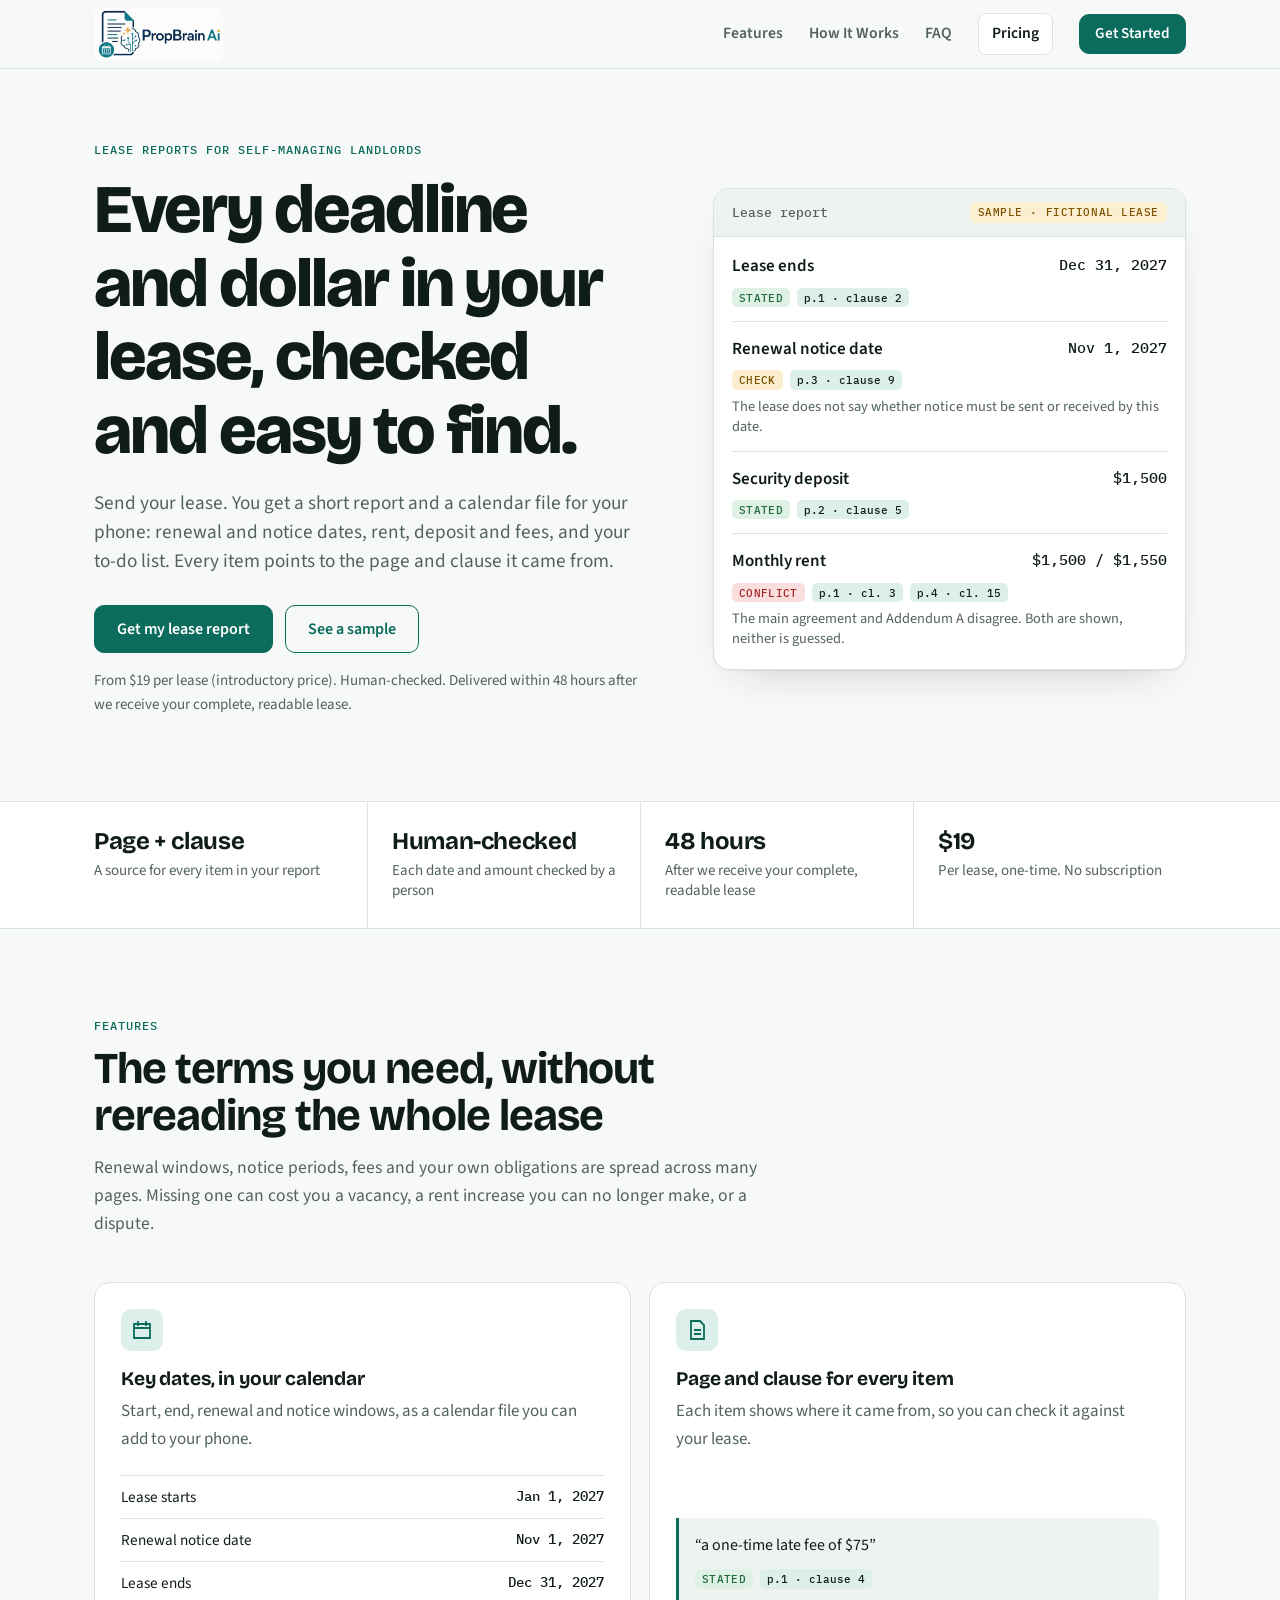
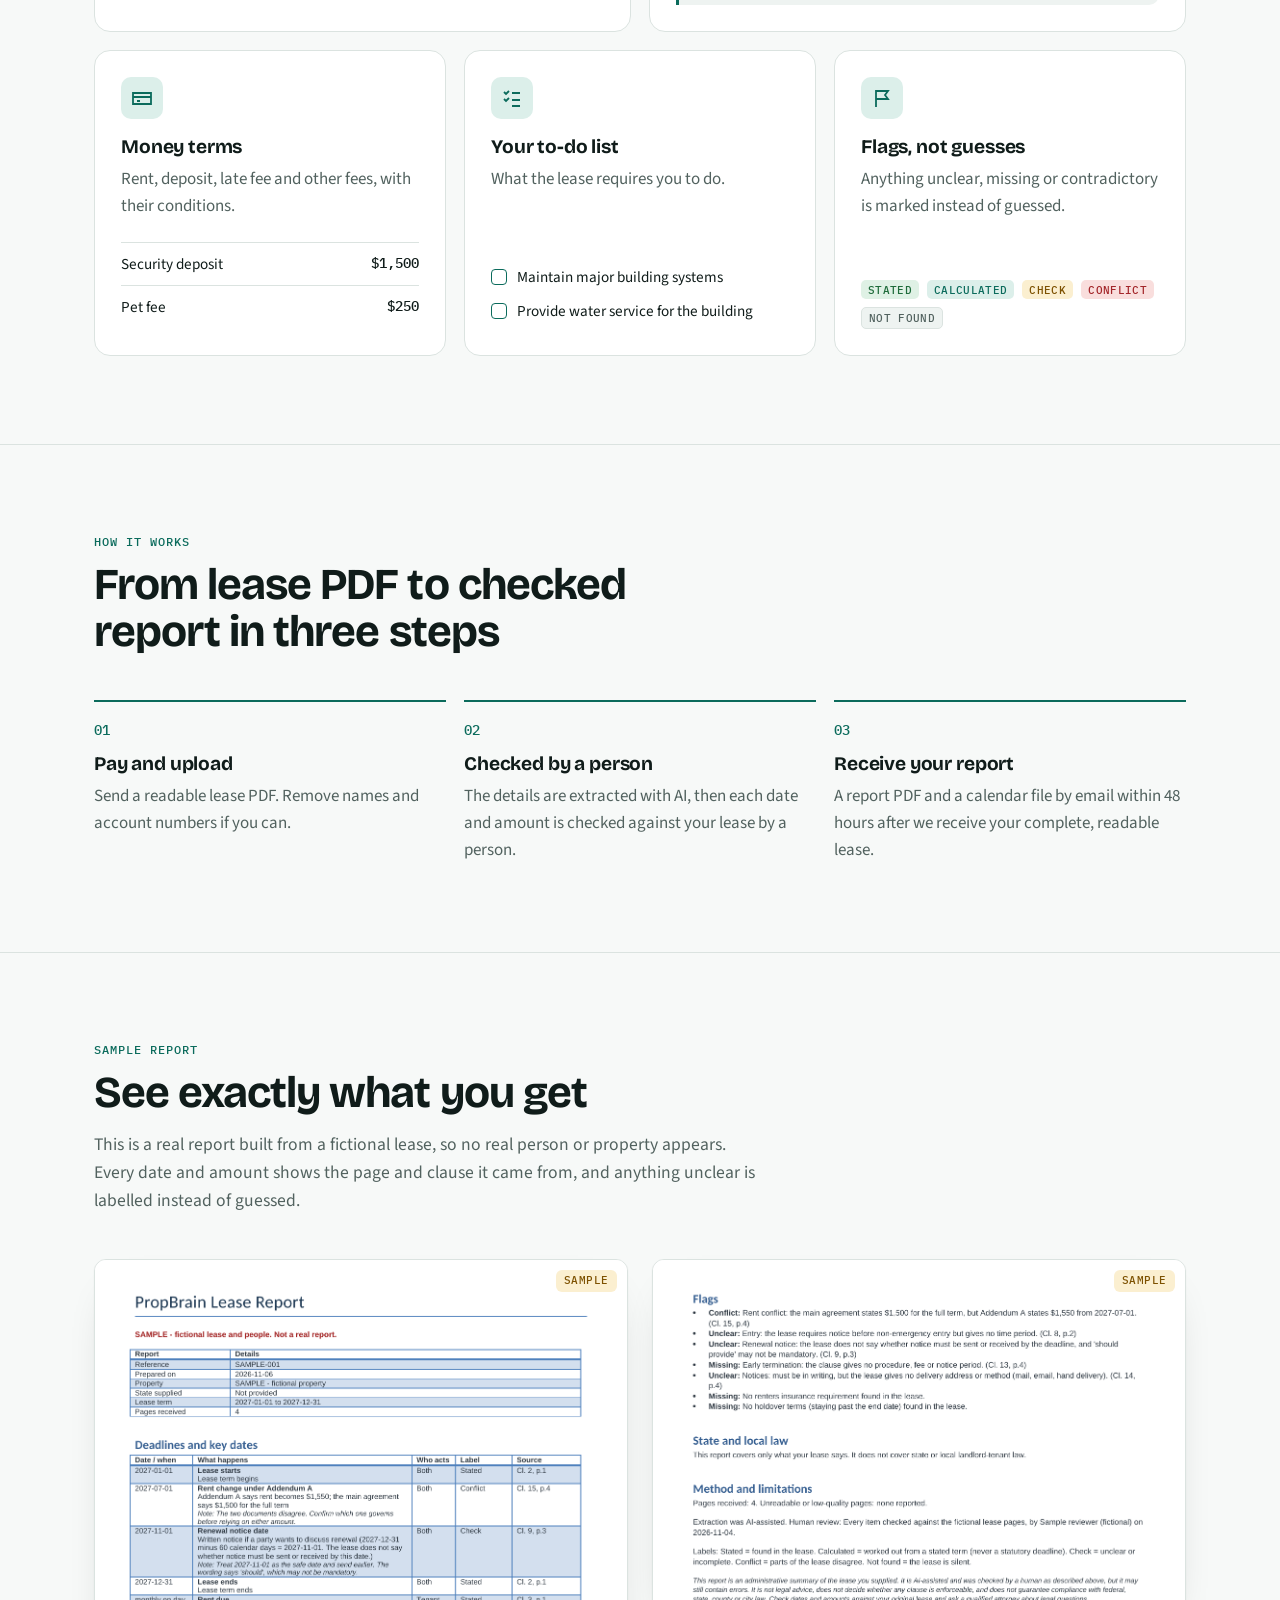
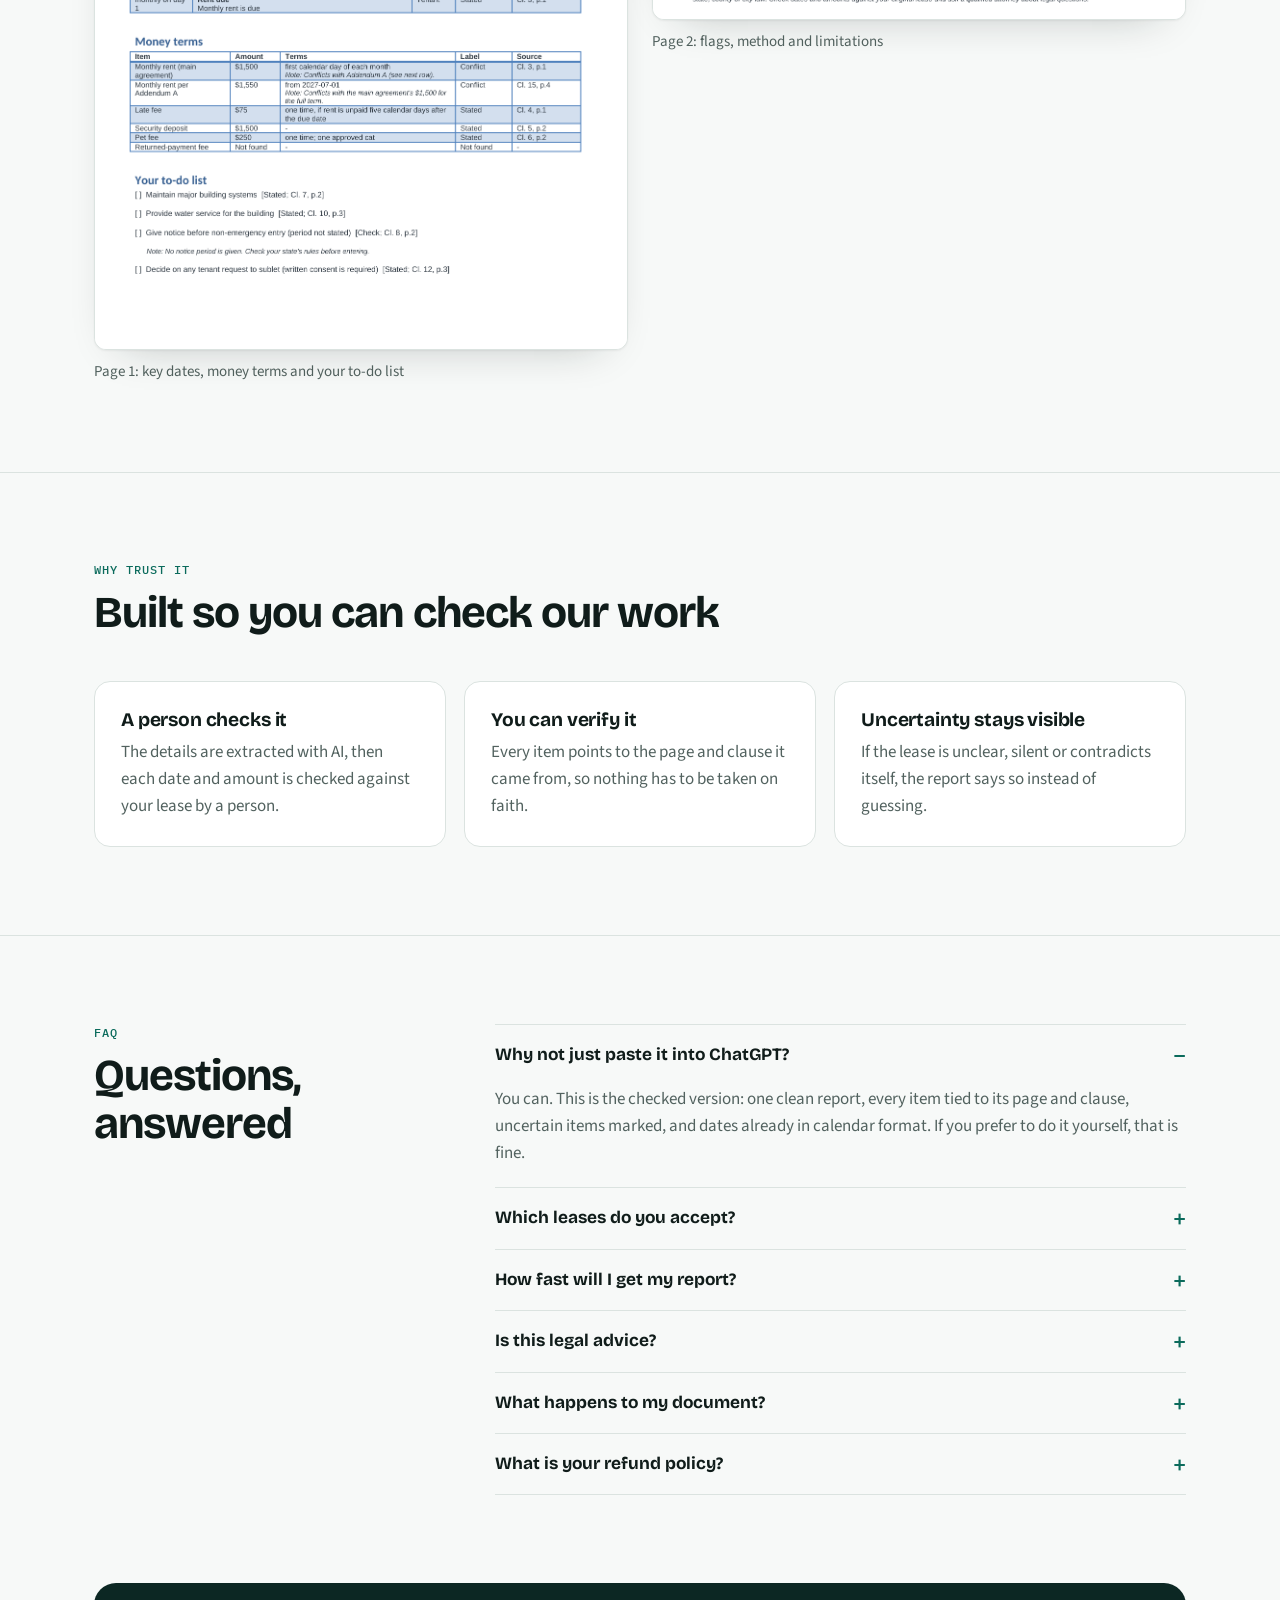
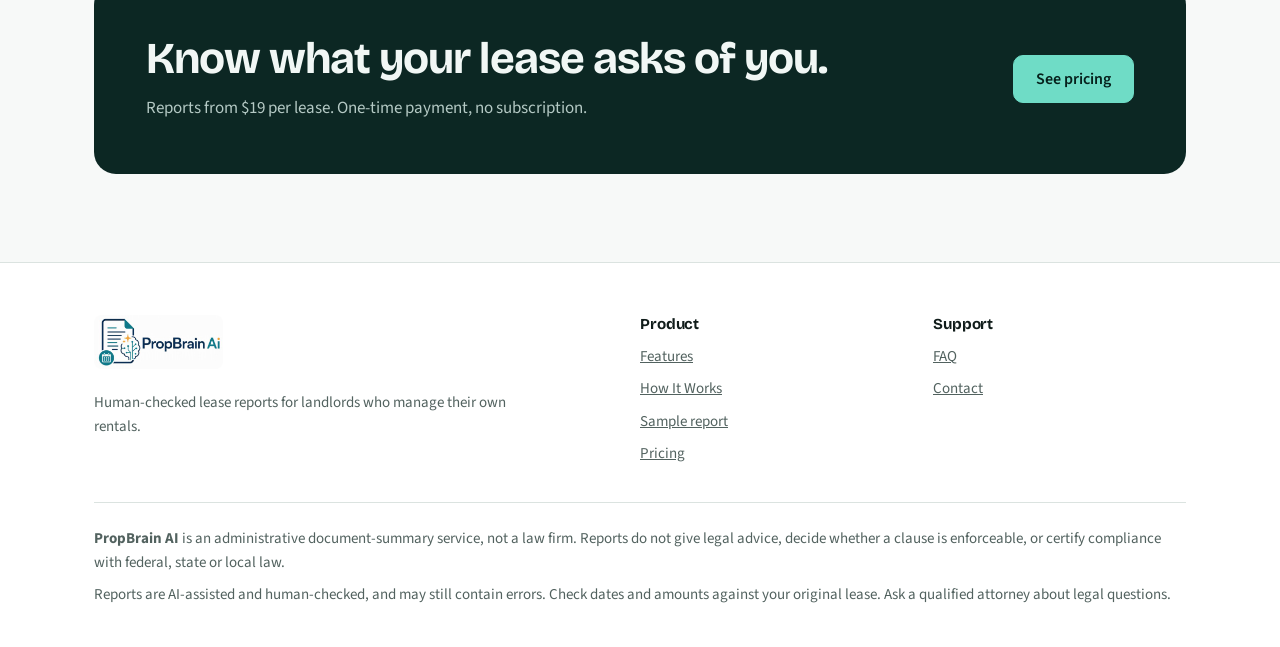
==== index.html @ 1ff733e1 "Add the PropBrain AI static site and README Copies index.html, pricing/, thank-you/, contact/ and as" ====
<!doctype html>
<html lang="en">
<head>
<meta charset="utf-8">
<meta name="viewport" content="width=device-width, initial-scale=1">
<title>PropBrain AI | Human-checked lease reports</title>
<meta name="description" content="Every deadline and dollar in your lease, checked by a person and traced to its page and clause. Lease reports from $19.">
<link rel="icon" type="image/png" href="[data-uri]">
<link rel="preconnect" href="https://fonts.googleapis.com">
<link rel="preconnect" href="https://fonts.gstatic.com" crossorigin>
<link rel="stylesheet" href="https://fonts.googleapis.com/css2?family=Bricolage+Grotesque:wght@600;700;800&family=Source+Sans+3:wght@400;600&family=IBM+Plex+Mono:wght@400;500&display=swap">
<link rel="stylesheet" href="assets/site.css">
</head>
<body>
<a class="skip" href="#main">Skip to content</a>
<header class="nav">
  <div class="wrap nav-inner">
    <a class="logo" href="./" aria-label="PropBrain AI home"><span class="logo-crop"><img src="assets/propbrain-logo.jpeg" alt="PropBrain AI" width="512" height="512"></span></a>
    <button class="nav-toggle" type="button" aria-label="Menu" aria-expanded="false" aria-controls="nav-links">
      <svg width="20" height="20" viewBox="0 0 20 20" aria-hidden="true"><path d="M2 5h16M2 10h16M2 15h16" stroke="currentColor" stroke-width="2" fill="none"/></svg>
    </button>
    <nav class="nav-links" id="nav-links" aria-label="Main">
      <a href="#features">Features</a>
      <a href="#how-it-works">How It Works</a>
      <a href="#faq">FAQ</a>
      <a class="nav-pricing" href="pricing/">Pricing</a>
      <a class="btn btn-sm" href="pricing/">Get Started</a>
    </nav>
  </div>
</header>

<main id="main">
  <div class="wrap hero">
    <div>
      <span class="eyebrow">Lease reports for self-managing landlords</span>
      <h1>Every deadline and dollar in your lease, checked and easy to find.</h1>
      <p class="lead">Send your lease. You get a short report and a calendar file for your phone: renewal and notice dates, rent, deposit and fees, and your to-do list. Every item points to the page and clause it came from.</p>
      <div class="cta-row">
        <a class="btn" href="pricing/">Get my lease report</a>
        <a class="btn btn-ghost" href="#sample">See a sample</a>
      </div>
      <p class="fine">From $19 per lease (introductory price). Human-checked. Delivered within 48 hours after we receive your complete, readable lease.</p>
    </div>
    <aside class="window" aria-label="Sample report excerpt from a fictional lease">
      <div class="window-bar"><span class="window-title">Lease report</span><span class="pill">SAMPLE &middot; FICTIONAL LEASE</span></div>
      <ul class="rows">
        <li>
          <span class="what">Lease ends</span><span class="val">Dec 31, 2027</span>
          <span class="meta"><span class="st stated">STATED</span><span class="chip">p.1 &middot; clause 2</span></span>
        </li>
        <li>
          <span class="what">Renewal notice date</span><span class="val">Nov 1, 2027</span>
          <span class="meta"><span class="st check">CHECK</span><span class="chip">p.3 &middot; clause 9</span><span class="note">The lease does not say whether notice must be sent or received by this date.</span></span>
        </li>
        <li>
          <span class="what">Security deposit</span><span class="val">$1,500</span>
          <span class="meta"><span class="st stated">STATED</span><span class="chip">p.2 &middot; clause 5</span></span>
        </li>
        <li>
          <span class="what">Monthly rent</span><span class="val">$1,500 / $1,550</span>
          <span class="meta"><span class="st conflict">CONFLICT</span><span class="chip">p.1 &middot; cl. 3</span><span class="chip">p.4 &middot; cl. 15</span><span class="note">The main agreement and Addendum A disagree. Both are shown, neither is guessed.</span></span>
        </li>
      </ul>
    </aside>
  </div>

  <div class="facts-strip">
    <div class="wrap facts-grid">
      <div><b>Page + clause</b><span>A source for every item in your report</span></div>
      <div><b>Human-checked</b><span>Each date and amount checked by a person</span></div>
      <div><b>48 hours</b><span>After we receive your complete, readable lease</span></div>
      <div><b>$19</b><span>Per lease, one-time. No subscription</span></div>
    </div>
  </div>

  <section class="section" id="features" aria-labelledby="features-title">
    <div class="wrap">
      <div class="section-head">
        <span class="eyebrow">Features</span>
        <h2 id="features-title">The terms you need, without rereading the whole lease</h2>
        <p>Renewal windows, notice periods, fees and your own obligations are spread across many pages. Missing one can cost you a vacancy, a rent increase you can no longer make, or a dispute.</p>
      </div>
      <div class="bento">
        <article class="tile tile-3">
          <div>
            <div class="icon"><svg width="22" height="22" viewBox="0 0 22 22" aria-hidden="true"><path d="M3 5h16v14H3zM3 9h16M7 2v5M15 2v5" fill="none" stroke="currentColor" stroke-width="1.8"/></svg></div>
            <h3>Key dates, in your calendar</h3>
            <p>Start, end, renewal and notice windows, as a calendar file you can add to your phone.</p>
          </div>
          <ul class="mini-list tile-visual" aria-label="Example dates from the fictional lease">
            <li><span>Lease starts</span><span>Jan 1, 2027</span></li>
            <li><span>Renewal notice date</span><span>Nov 1, 2027</span></li>
            <li><span>Lease ends</span><span>Dec 31, 2027</span></li>
          </ul>
        </article>
        <article class="tile tile-3">
          <div>
            <div class="icon"><svg width="22" height="22" viewBox="0 0 22 22" aria-hidden="true"><path d="M5 2h9l4 4v14H5zM8 11h7M8 15h7" fill="none" stroke="currentColor" stroke-width="1.8"/></svg></div>
            <h3>Page and clause for every item</h3>
            <p>Each item shows where it came from, so you can check it against your lease.</p>
          </div>
          <div class="quote-card tile-visual">
            <q>a one-time late fee of $75</q>
            <div class="meta"><span class="st stated">STATED</span><span class="chip">p.1 &middot; clause 4</span></div>
          </div>
        </article>
        <article class="tile tile-2">
          <div>
            <div class="icon"><svg width="22" height="22" viewBox="0 0 22 22" aria-hidden="true"><path d="M2 6h18v11H2zM2 10h18M6 14h3" fill="none" stroke="currentColor" stroke-width="1.8"/></svg></div>
            <h3>Money terms</h3>
            <p>Rent, deposit, late fee and other fees, with their conditions.</p>
          </div>
          <ul class="mini-list tile-visual" aria-label="Example amounts from the fictional lease">
            <li><span>Security deposit</span><span>$1,500</span></li>
            <li><span>Pet fee</span><span>$250</span></li>
          </ul>
        </article>
        <article class="tile tile-2">
          <div>
            <div class="icon"><svg width="22" height="22" viewBox="0 0 22 22" aria-hidden="true"><path d="M3 5l2 2 3-3M3 12l2 2 3-3M11 6h8M11 13h8M11 19h8" fill="none" stroke="currentColor" stroke-width="1.8"/></svg></div>
            <h3>Your to-do list</h3>
            <p>What the lease requires you to do.</p>
          </div>
          <ul class="todo tile-visual" aria-label="Example tasks from the fictional lease">
            <li>Maintain major building systems</li>
            <li>Provide water service for the building</li>
          </ul>
        </article>
        <article class="tile tile-2">
          <div>
            <div class="icon"><svg width="22" height="22" viewBox="0 0 22 22" aria-hidden="true"><path d="M5 20V3M5 4h12l-3 4 3 4H5" fill="none" stroke="currentColor" stroke-width="1.8"/></svg></div>
            <h3>Flags, not guesses</h3>
            <p>Anything unclear, missing or contradictory is marked instead of guessed.</p>
          </div>
          <div class="labels tile-visual" aria-label="Report labels">
            <span class="st stated">STATED</span><span class="st calculated">CALCULATED</span><span class="st check">CHECK</span><span class="st conflict">CONFLICT</span><span class="st not-found">NOT FOUND</span>
          </div>
        </article>
      </div>
    </div>
  </section>

  <section class="section" id="how-it-works" aria-labelledby="how-title">
    <div class="wrap">
      <div class="section-head">
        <span class="eyebrow">How it works</span>
        <h2 id="how-title">From lease PDF to checked report in three steps</h2>
      </div>
      <ol class="steps">
        <li><h3>Pay and upload</h3><p>Send a readable lease PDF. Remove names and account numbers if you can.</p></li>
        <li><h3>Checked by a person</h3><p>The details are extracted with AI, then each date and amount is checked against your lease by a person.</p></li>
        <li><h3>Receive your report</h3><p>A report PDF and a calendar file by email within 48 hours after we receive your complete, readable lease.</p></li>
      </ol>
    </div>
  </section>

  <section class="section" id="sample" aria-labelledby="sample-title">
    <div class="wrap">
      <div class="section-head">
        <span class="eyebrow">Sample report</span>
        <h2 id="sample-title">See exactly what you get</h2>
        <p>This is a real report built from a fictional lease, so no real person or property appears. Every date and amount shows the page and clause it came from, and anything unclear is labelled instead of guessed.</p>
      </div>
      <div class="shots">
        <figure>
          <div class="shot"><span class="pill">SAMPLE</span><img alt="Sample report page 1: key dates, money terms and to-do list, each with its page and clause" width="1105" height="1430" loading="lazy" src="[data-uri]"></div>
          <figcaption>Page 1: key dates, money terms and your to-do list</figcaption>
        </figure>
        <figure>
          <div class="shot"><span class="pill">SAMPLE</span><img alt="Sample report page 2: flags for unclear, missing or conflicting terms, then method and limitations" width="1105" height="745" loading="lazy" src="[data-uri]"></div>
          <figcaption>Page 2: flags, method and limitations</figcaption>
        </figure>
      </div>
    </div>
  </section>

  <section class="section" id="trust" aria-labelledby="trust-title">
    <div class="wrap">
      <div class="section-head">
        <span class="eyebrow">Why trust it</span>
        <h2 id="trust-title">Built so you can check our work</h2>
      </div>
      <div class="trust-grid">
        <article class="trust-card"><h3>A person checks it</h3><p>The details are extracted with AI, then each date and amount is checked against your lease by a person.</p></article>
        <article class="trust-card"><h3>You can verify it</h3><p>Every item points to the page and clause it came from, so nothing has to be taken on faith.</p></article>
        <article class="trust-card"><h3>Uncertainty stays visible</h3><p>If the lease is unclear, silent or contradicts itself, the report says so instead of guessing.</p></article>
      </div>
      <div class="metrics" id="metrics" hidden></div>
      <div class="testimonials" id="testimonials" hidden></div>
    </div>
  </section>

  <section class="section" id="faq" aria-labelledby="faq-title">
    <div class="wrap faq-layout">
      <div class="section-head">
        <span class="eyebrow">FAQ</span>
        <h2 id="faq-title">Questions, answered</h2>
      </div>
      <div class="faq">
        <details open>
          <summary>Why not just paste it into ChatGPT?</summary>
          <p>You can. This is the checked version: one clean report, every item tied to its page and clause, uncertain items marked, and dates already in calendar format. If you prefer to do it yourself, that is fine.</p>
        </details>
        <details>
          <summary>Which leases do you accept?</summary>
          <p>English-language US residential leases of up to 30 pages. All contractual summaries are based on the document supplied. State-specific legal analysis is not included.</p>
        </details>
        <details>
          <summary>How fast will I get my report?</summary>
          <p>Receive your human-checked lease report and calendar file within 48 hours after we receive your complete, readable lease.</p>
        </details>
        <details>
          <summary>Is this legal advice?</summary>
          <p>No. PropBrain AI is an administrative document-summary service, not a law firm. Reports do not give legal advice, decide whether a clause is enforceable, or certify compliance with federal, state or local law.</p>
        </details>
        <details>
          <summary>What happens to my document?</summary>
          <p>Before submitting a document, customers will be informed of the AI service used to assist with document processing, the personal information removed before processing, who can access their documents, how long documents are retained, and how deletion requests are handled.</p>
        </details>
        <details>
          <summary>What is your refund policy?</summary>
          <p>You may request a full refund before document processing begins. If PropBrain cannot deliver the agreed report, you will receive a full refund.</p>
        </details>
      </div>
    </div>
  </section>

  <div class="wrap cta-space">
    <div class="cta-band">
      <div>
        <h2>Know what your lease asks of you.</h2>
        <p>Reports from $19 per lease. One-time payment, no subscription.</p>
      </div>
      <a class="btn" href="pricing/">See pricing</a>
    </div>
  </div>
</main>

<footer class="footer">
  <div class="wrap">
    <div class="footer-grid">
      <div class="footer-brand">
        <a class="logo" href="./"><span class="logo-crop"><img src="assets/propbrain-logo.jpeg" alt="PropBrain AI" width="512" height="512"></span></a>
        <p>Human-checked lease reports for landlords who manage their own rentals.</p>
      </div>
      <div>
        <h3>Product</h3>
        <ul>
          <li><a href="#features">Features</a></li>
          <li><a href="#how-it-works">How It Works</a></li>
          <li><a href="#sample">Sample report</a></li>
          <li><a href="pricing/">Pricing</a></li>
        </ul>
      </div>
      <div>
        <h3>Support</h3>
        <ul>
          <li><a href="#faq">FAQ</a></li>
          <li><a href="contact/">Contact</a></li>
        </ul>
      </div>
    </div>
    <div class="footer-legal">
      <p><b>PropBrain AI</b> is an administrative document-summary service, not a law firm. Reports do not give legal advice, decide whether a clause is enforceable, or certify compliance with federal, state or local law.</p>
      <p>Reports are AI-assisted and human-checked, and may still contain errors. Check dates and amounts against your original lease. Ask a qualified attorney about legal questions.</p>
    </div>
  </div>
</footer>
<script src="assets/site.js"></script>
</body>
</html>
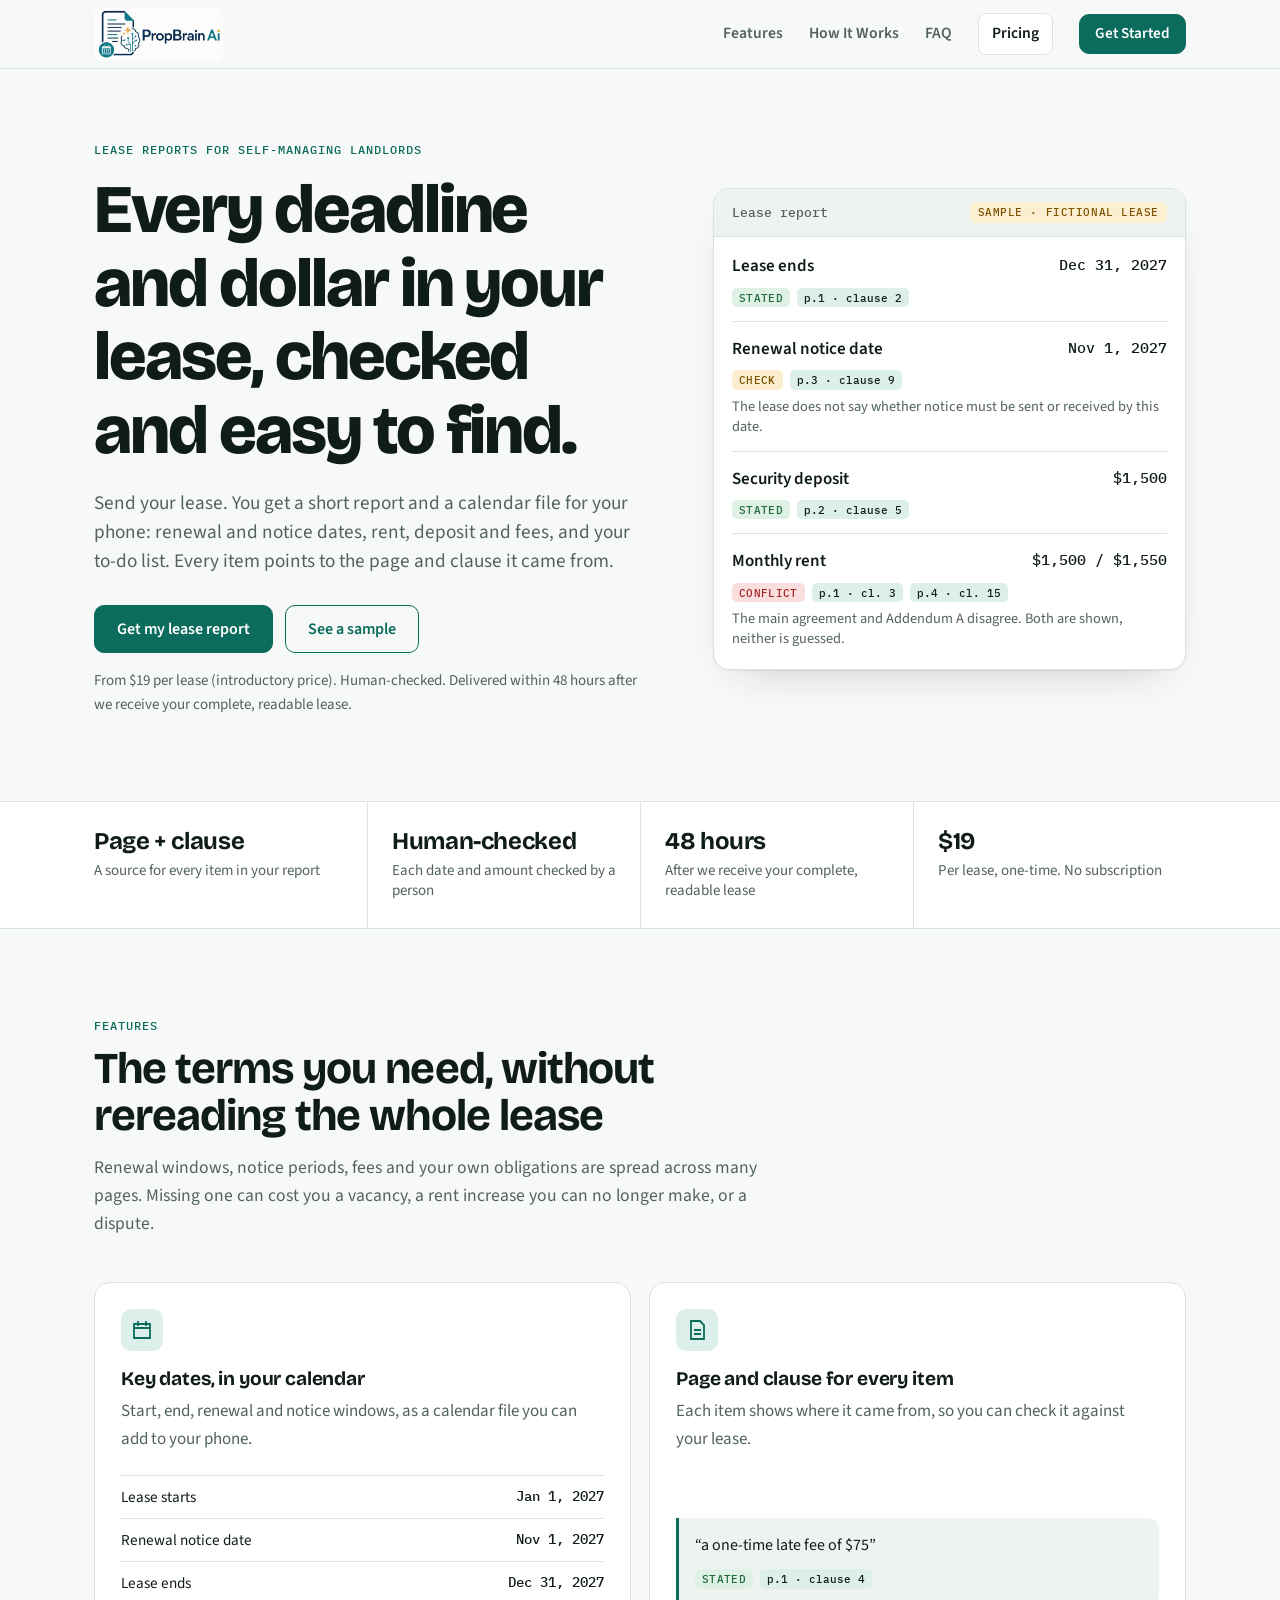
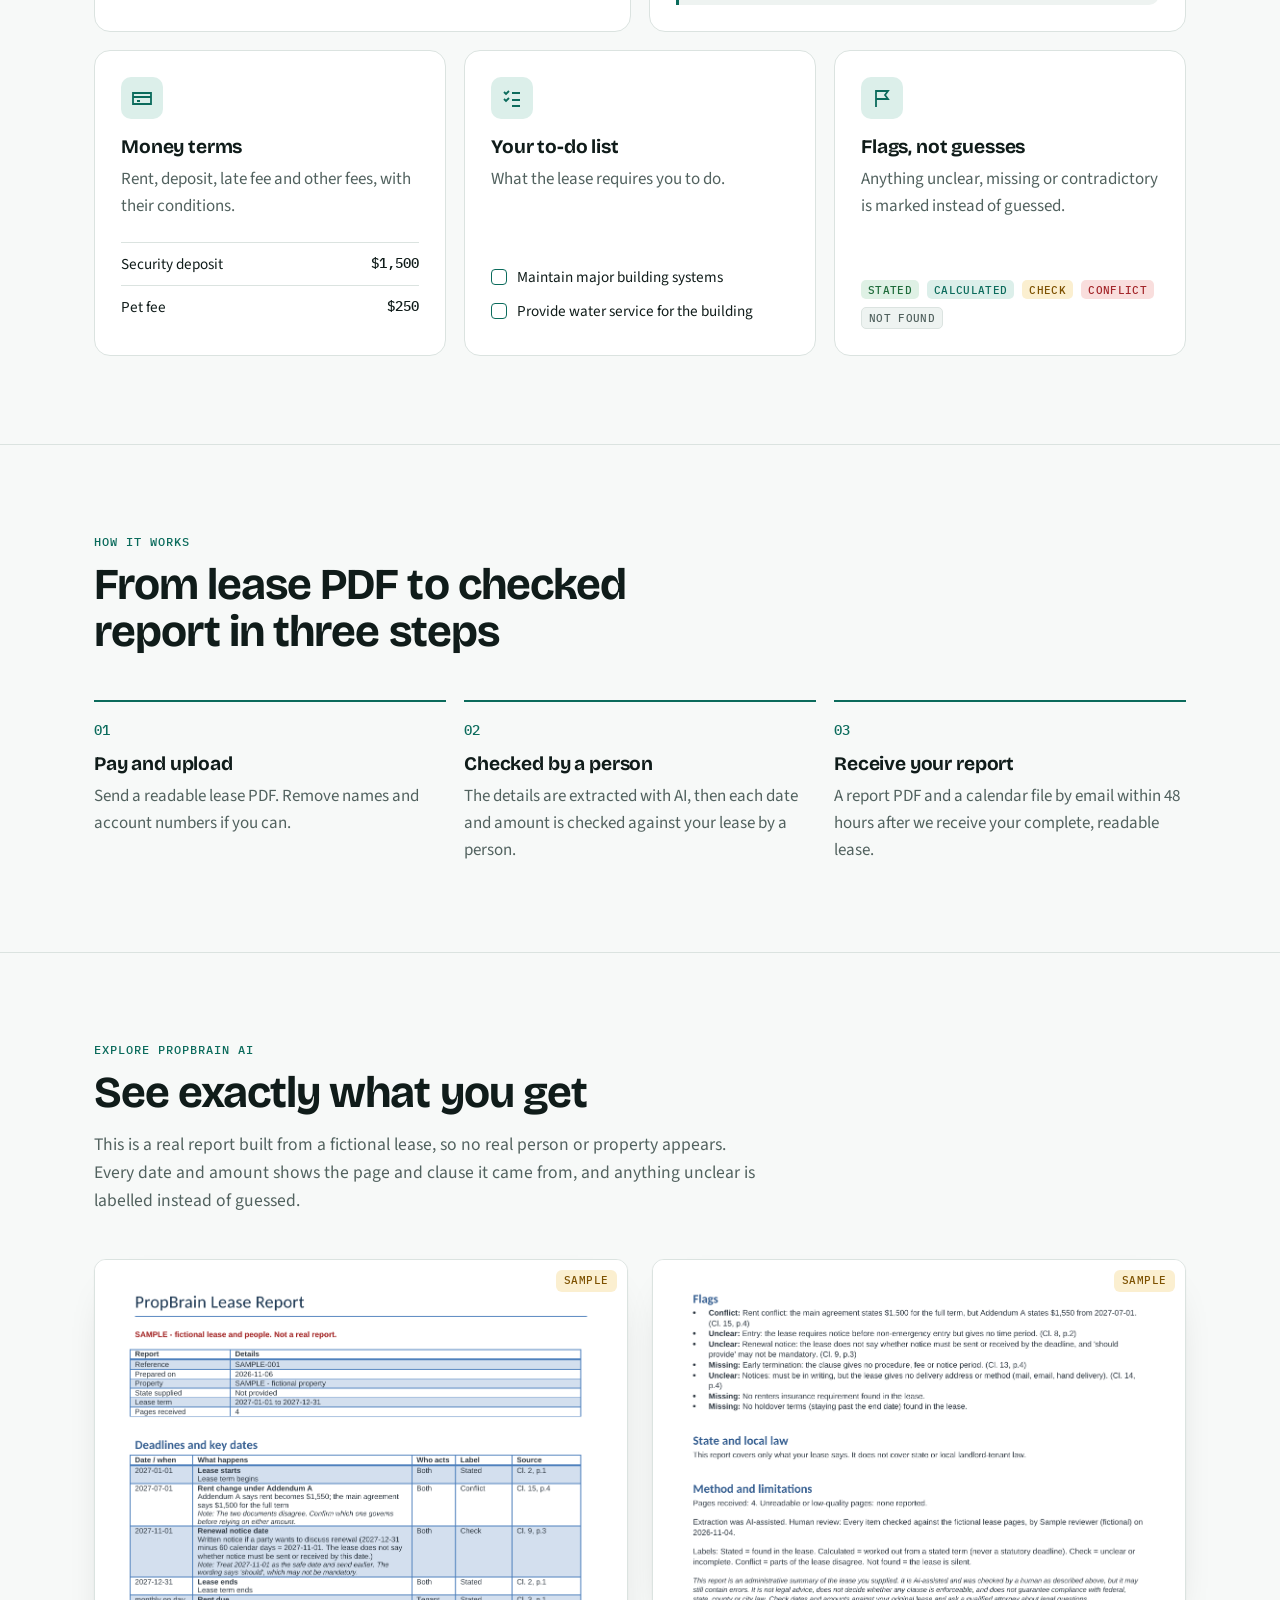
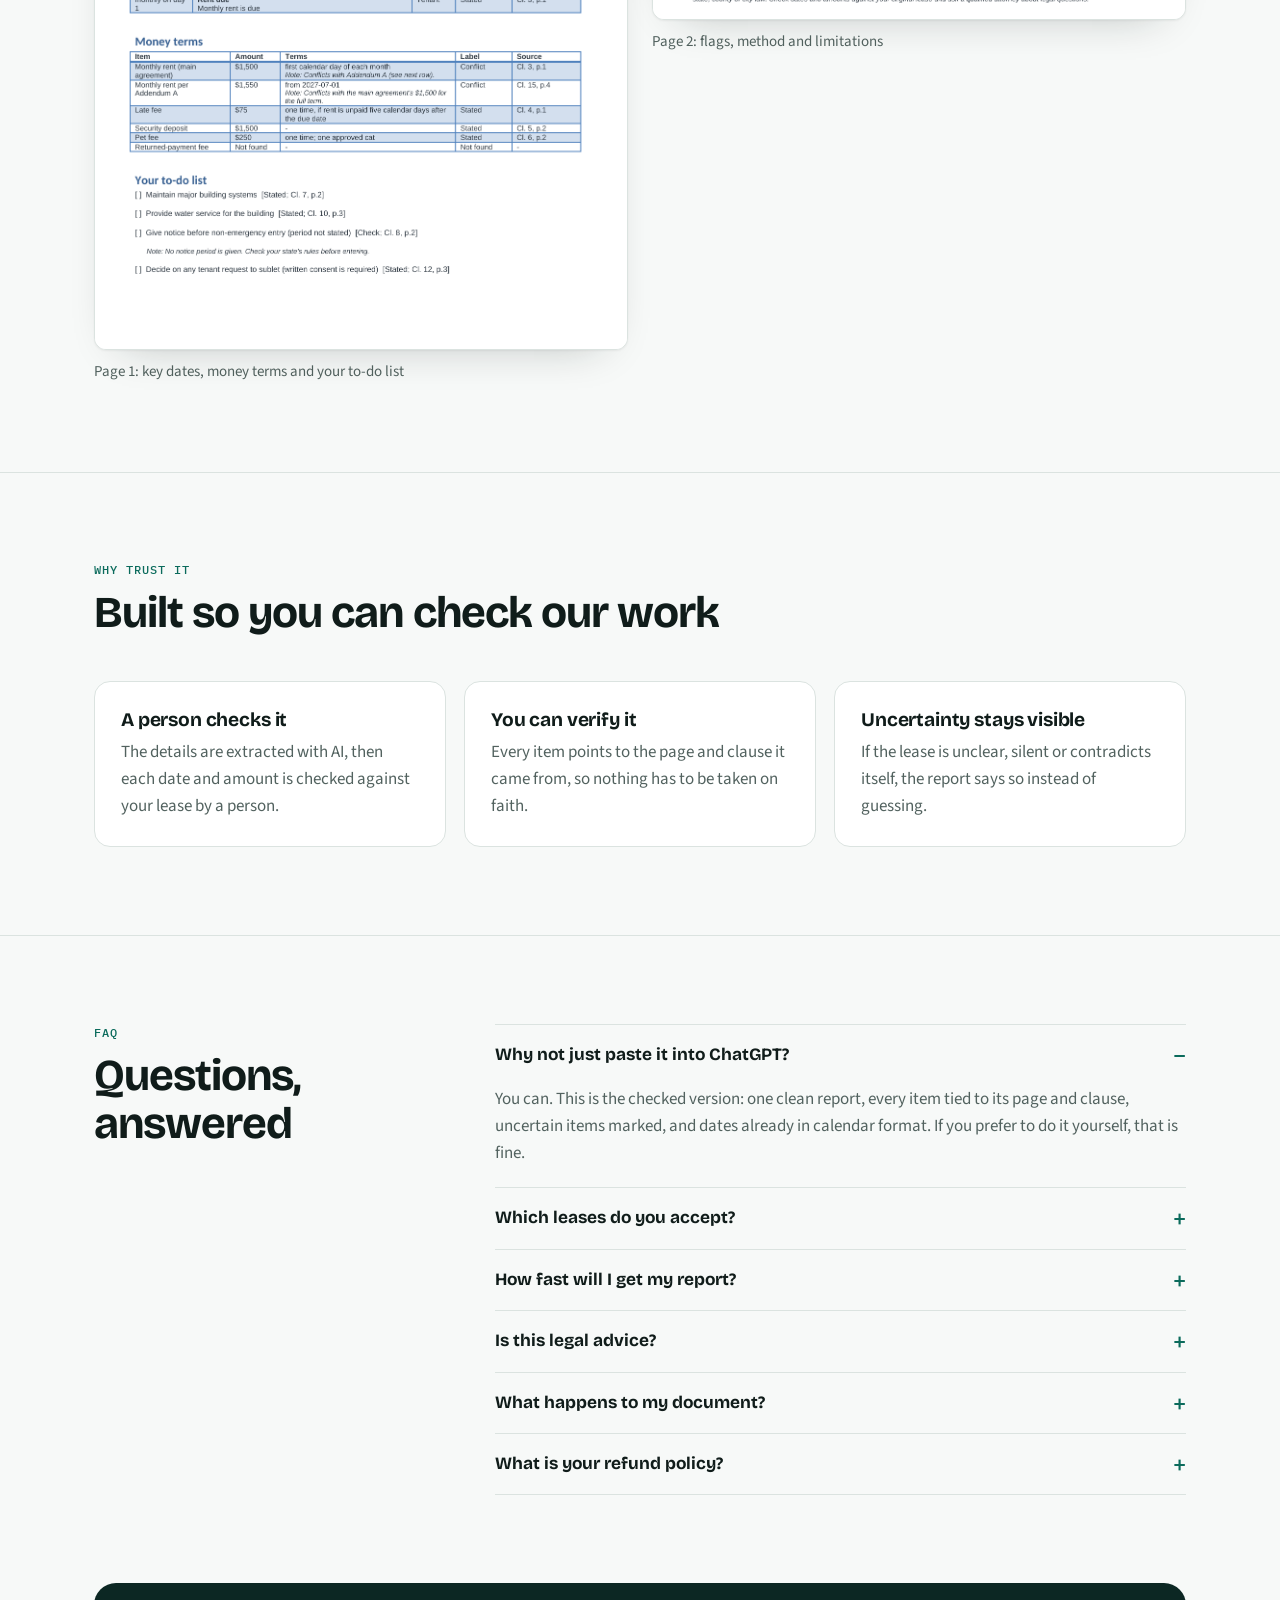
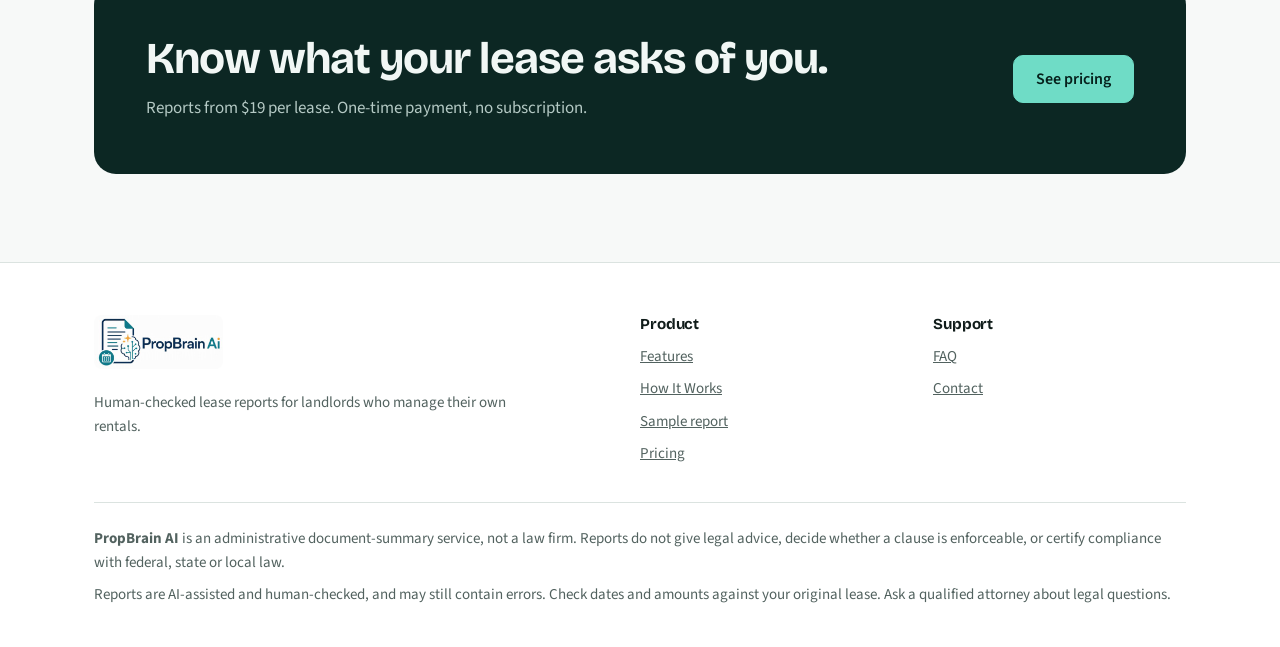
==== commit 8866c40c: "Update eyebrow text in sample report section Sample report button updated" ====
--- a/index.html
+++ b/index.html
@@ -157,7 +157,7 @@
   <section class="section" id="sample" aria-labelledby="sample-title">
     <div class="wrap">
       <div class="section-head">
-        <span class="eyebrow">Sample report</span>
+        <span class="eyebrow">Explore PropBrain AI</span>
         <h2 id="sample-title">See exactly what you get</h2>
         <p>This is a real report built from a fictional lease, so no real person or property appears. Every date and amount shows the page and clause it came from, and anything unclear is labelled instead of guessed.</p>
       </div>
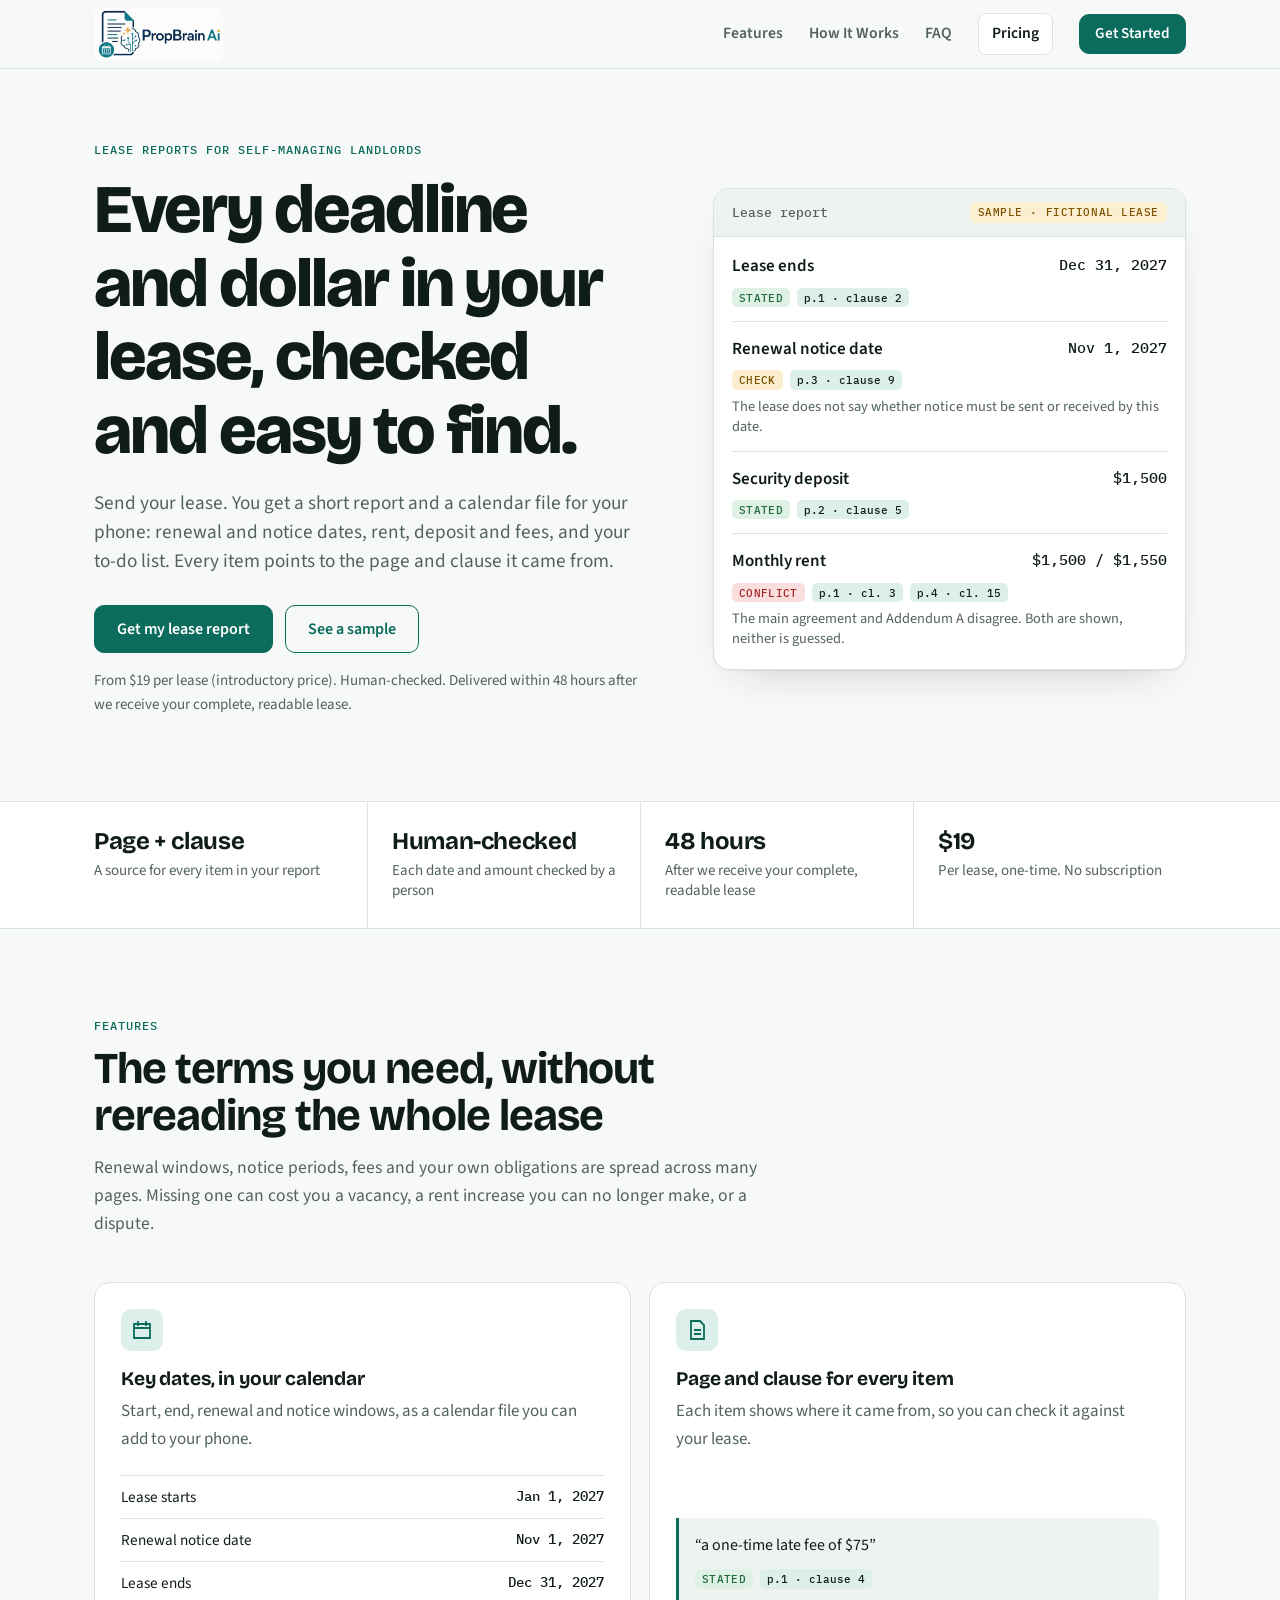
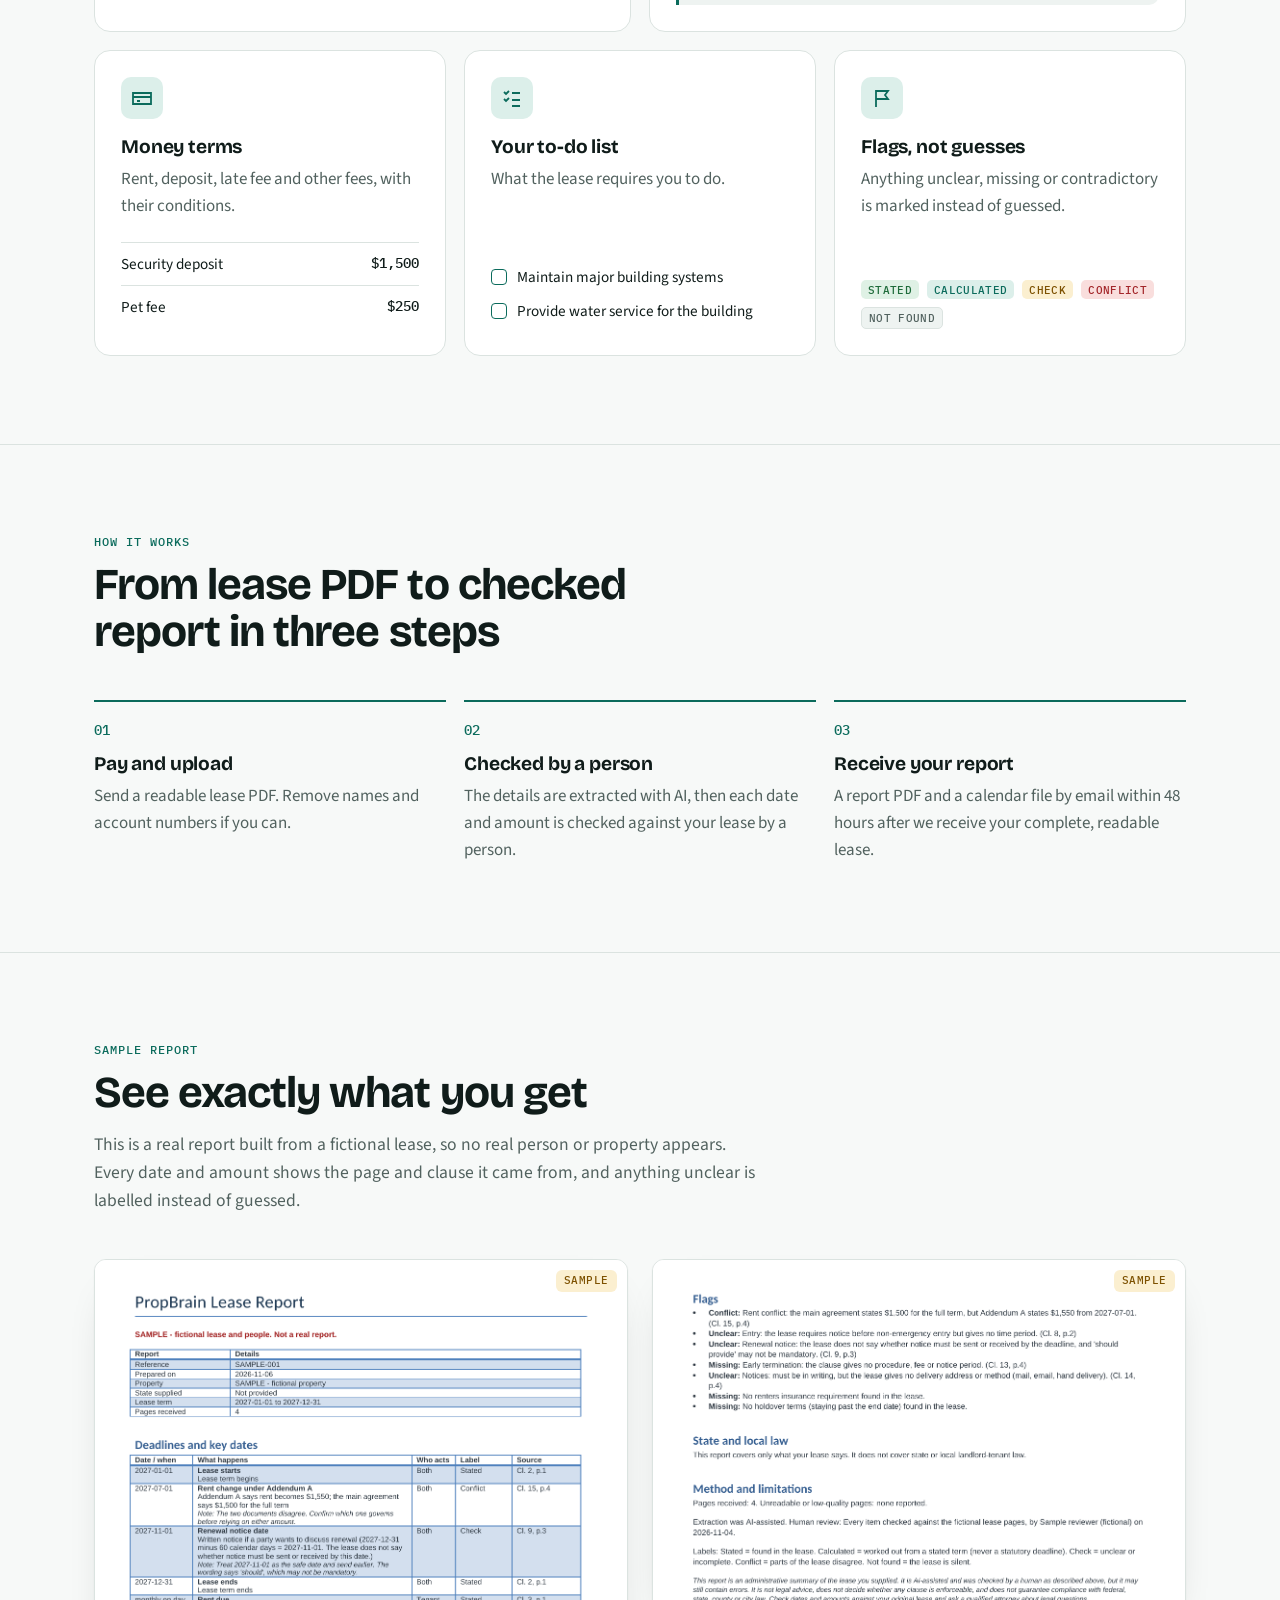
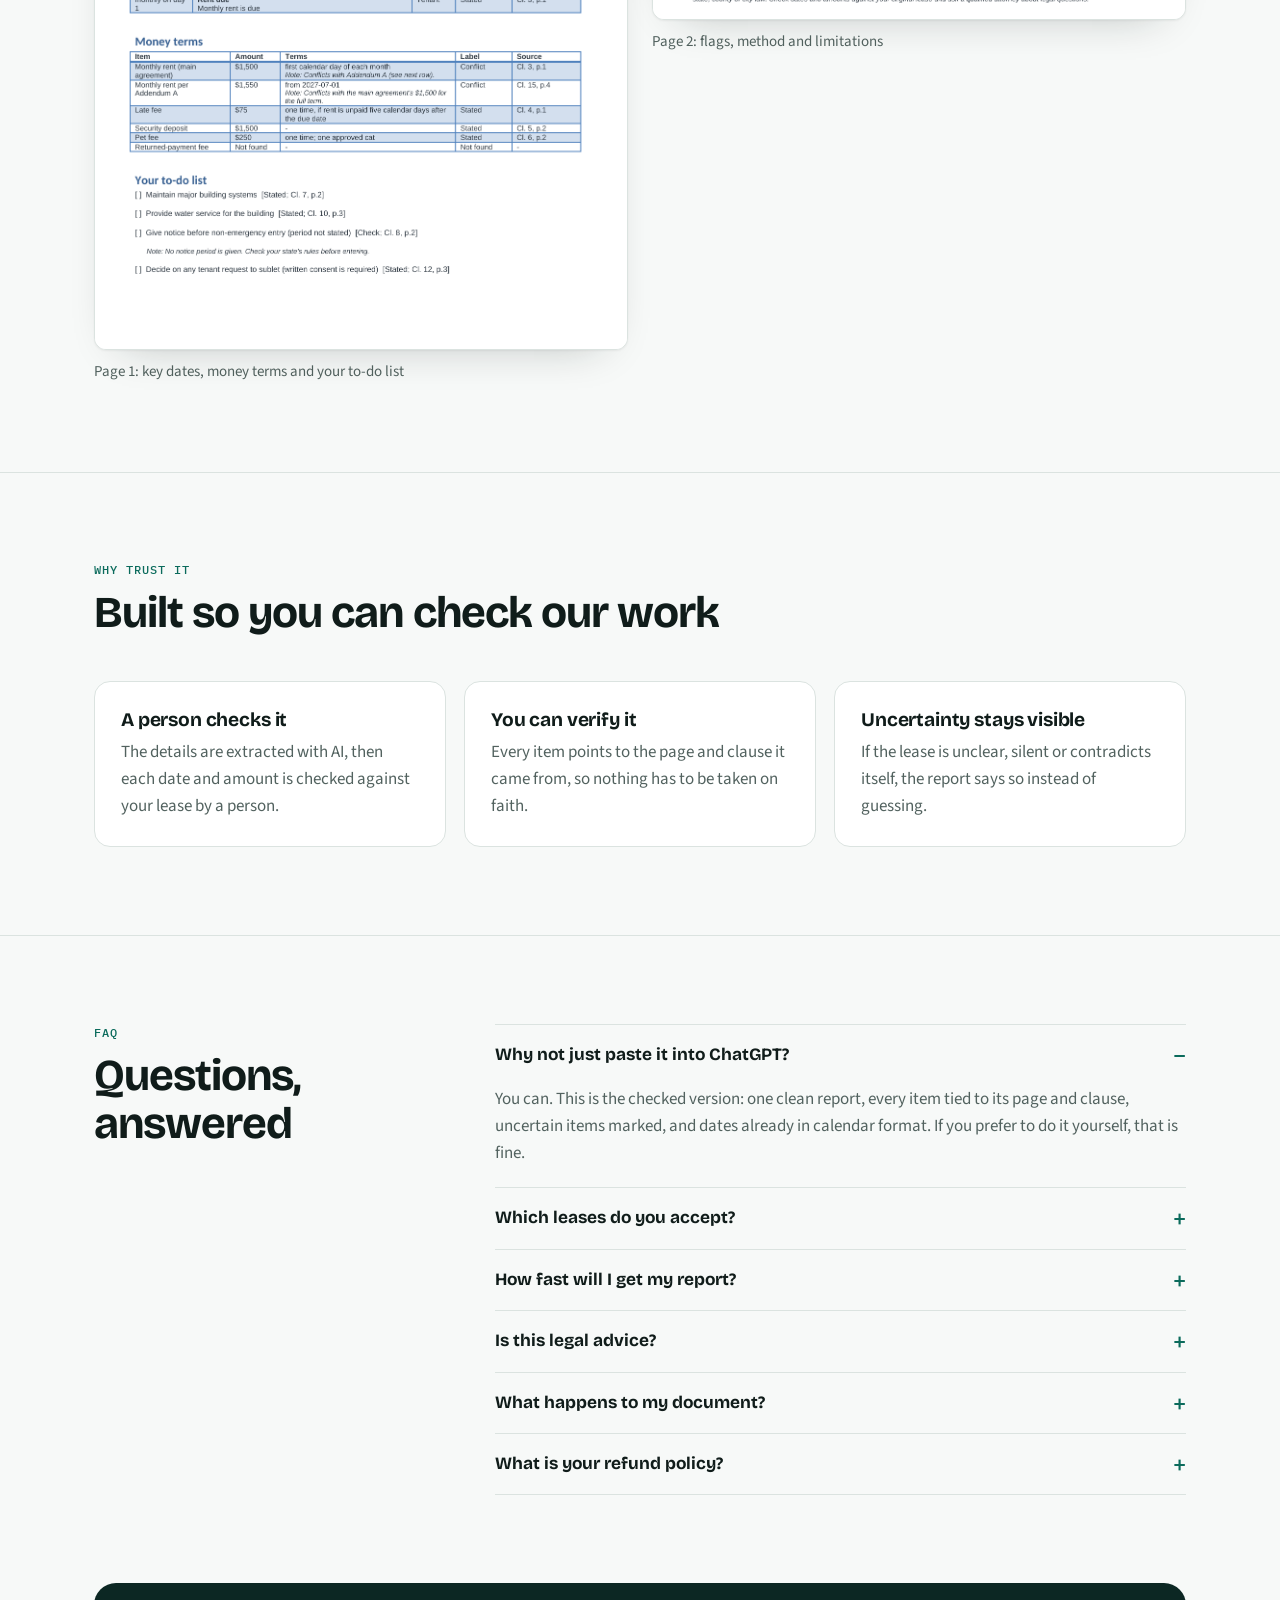
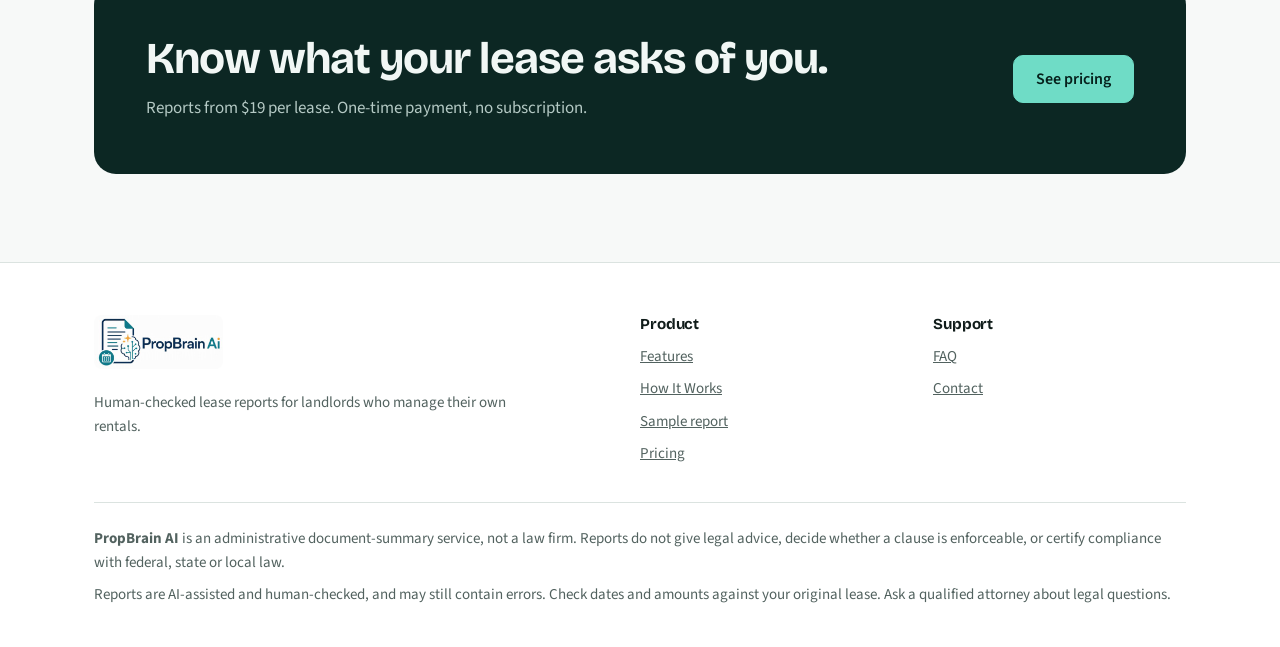
==== commit 38680d84: "Change eyebrow text from 'Explore PropBrain AI' to 'Sample report' Change eyebrow text from 'Explore" ====
--- a/index.html
+++ b/index.html
@@ -157,7 +157,7 @@
   <section class="section" id="sample" aria-labelledby="sample-title">
     <div class="wrap">
       <div class="section-head">
-        <span class="eyebrow">Explore PropBrain AI</span>
+        <span class="eyebrow">Sample report</span>
         <h2 id="sample-title">See exactly what you get</h2>
         <p>This is a real report built from a fictional lease, so no real person or property appears. Every date and amount shows the page and clause it came from, and anything unclear is labelled instead of guessed.</p>
       </div>
